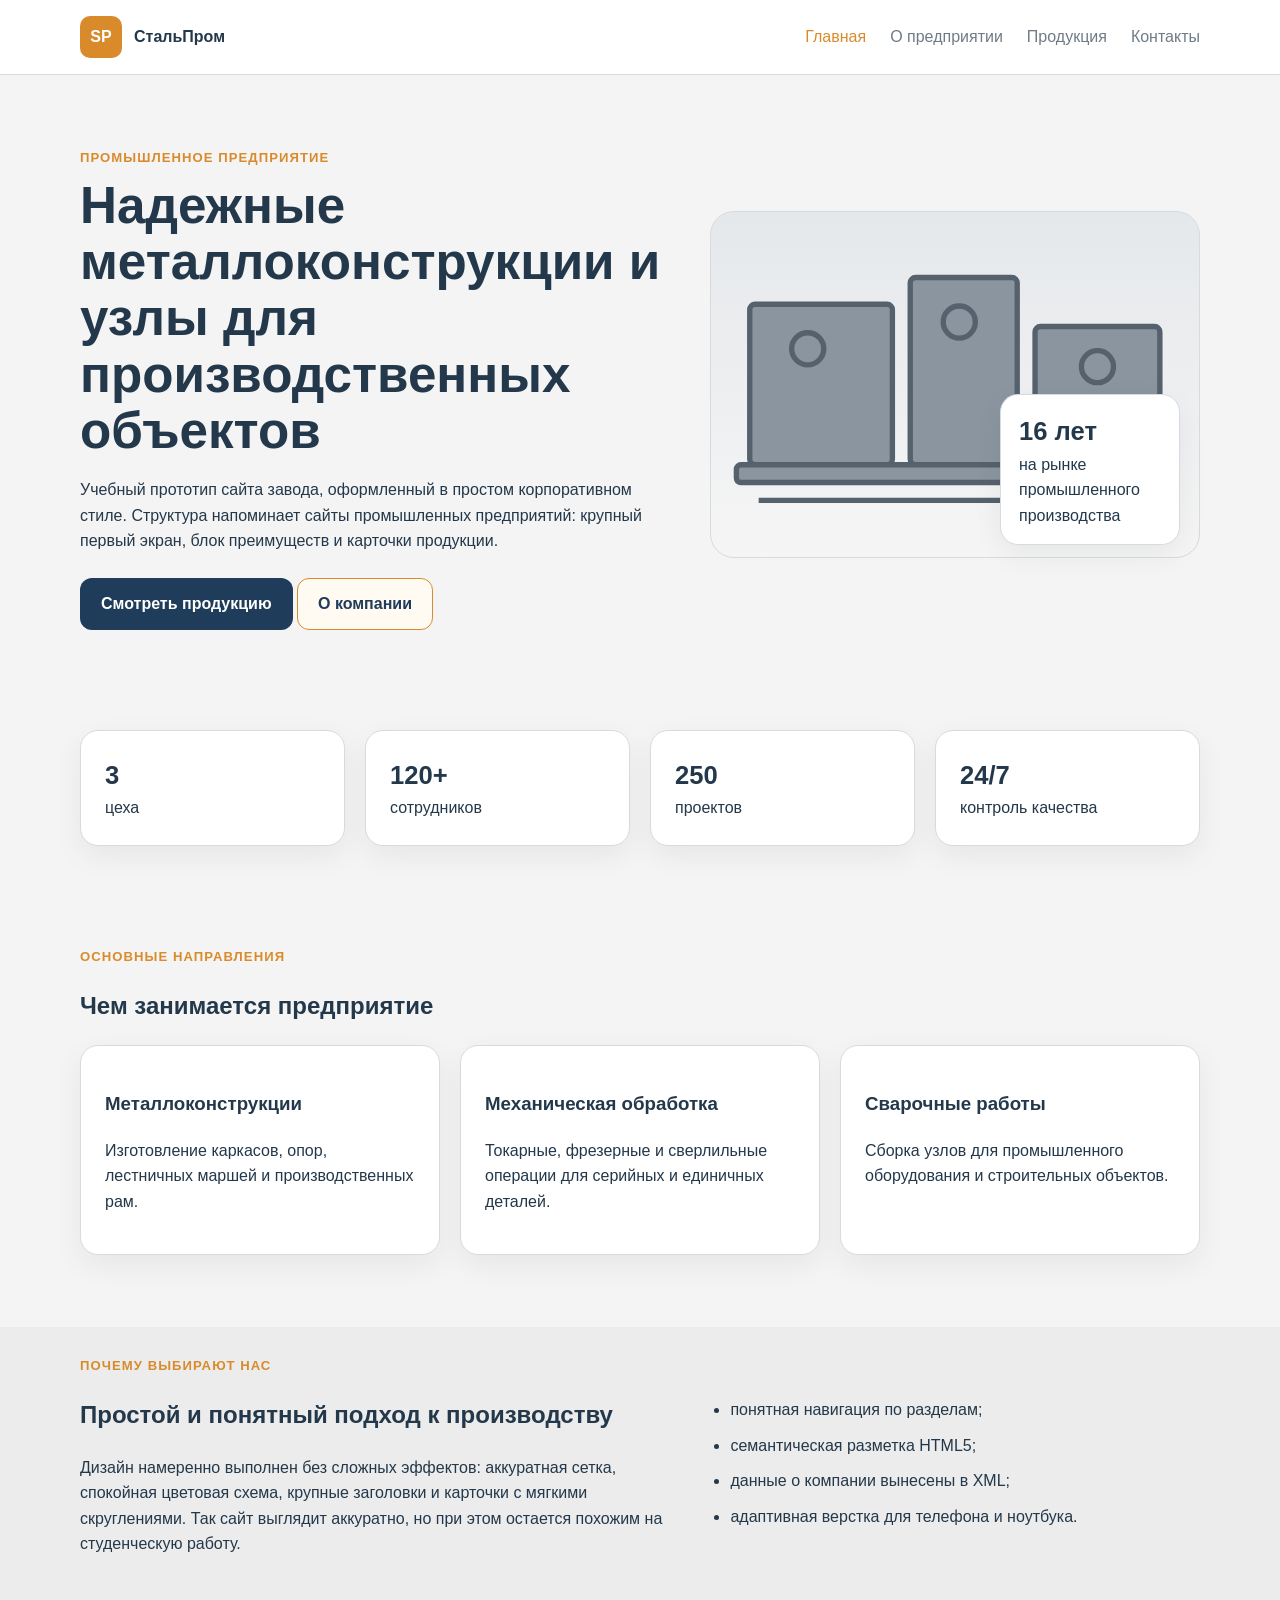
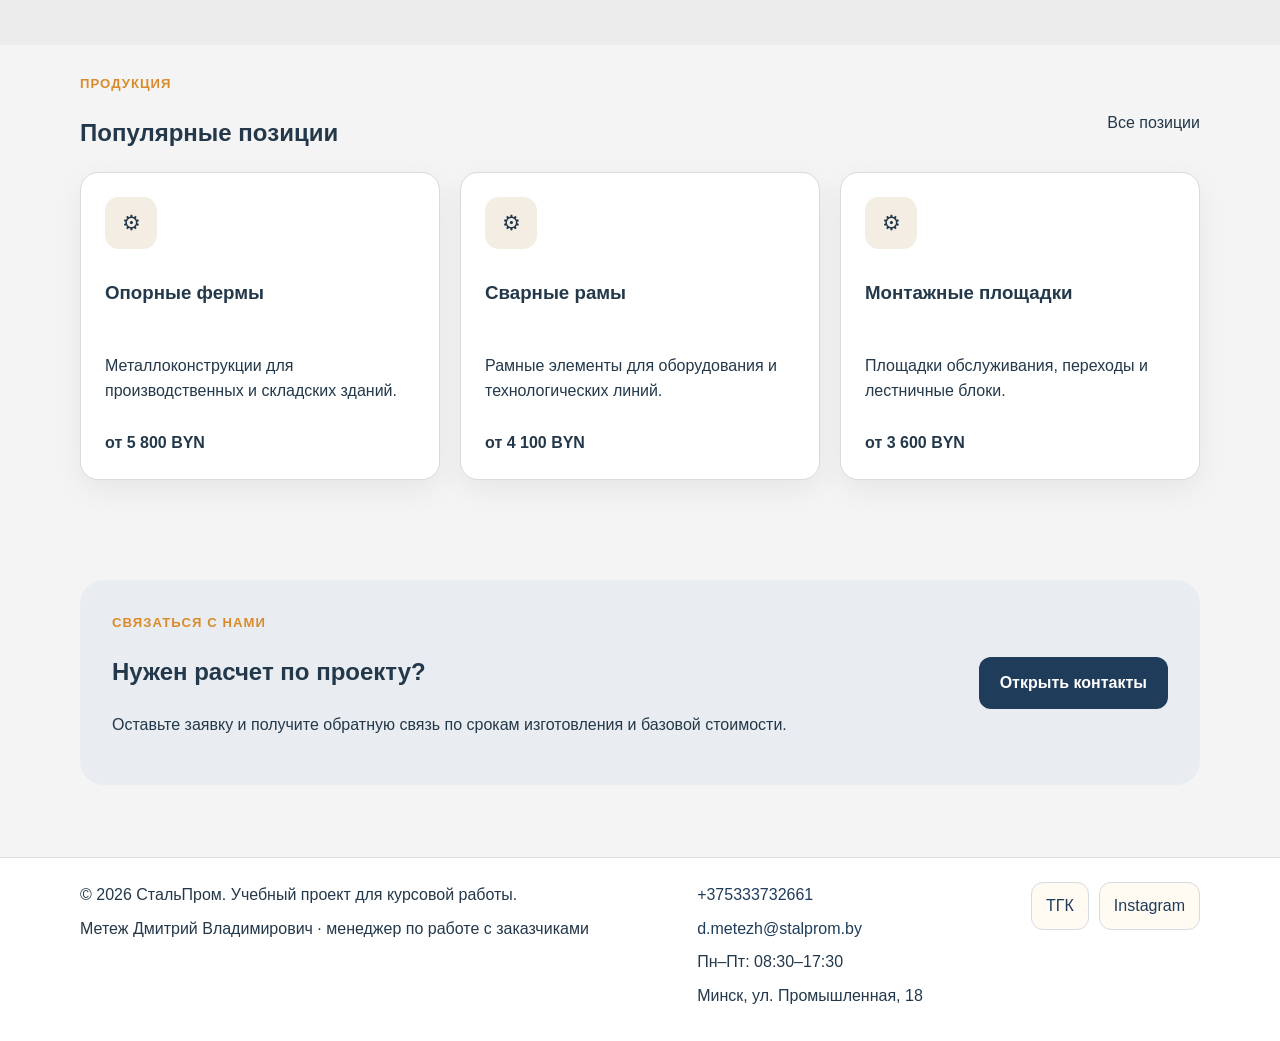
==== index.html @ e68db3a6 "Update index.html" ====
<!DOCTYPE html>
<html lang="ru">
<head>
  <meta charset="UTF-8">
  <meta name="viewport" content="width=device-width, initial-scale=1.0">
  <meta name="description" content="Промышленное предприятие СтальПром — производство металлоконструкций и промышленных узлов.">
  <title>СтальПром — промышленное предприятие</title>
  <link rel="stylesheet" href="/styles/main.css">
</head>
<body>
  <header class="site-header">
    <div class="container">
      <div class="header-row">
        <a class="logo" href="index.html">
          <span class="logo-mark">SP</span>
          <span class="logo-text">СтальПром</span>
        </a>
        <button class="menu-toggle" id="menuToggle" aria-label="Открыть меню">☰</button>
        <nav class="site-nav" id="siteNav">
          <a href="index.html" class="is-active">Главная</a>
          <a href="about.html">О предприятии</a>
          <a href="products.html">Продукция</a>
          <a href="contacts.html">Контакты</a>
        </nav>
      </div>
    </div>
  </header>

  <main>
    <section class="hero">
      <div class="container hero-grid">
        <div class="hero-content">
          <p class="eyebrow">Промышленное предприятие</p>
          <h1>Надежные металлоконструкции и узлы для производственных объектов</h1>
          <p class="hero-text">Учебный прототип сайта завода, оформленный в простом корпоративном стиле. Структура напоминает сайты промышленных предприятий: крупный первый экран, блок преимуществ и карточки продукции.</p>
          <div class="hero-actions">
            <a class="btn btn-primary" href="products.html">Смотреть продукцию</a>
            <a class="btn btn-secondary" href="about.html">О компании</a>
          </div>
        </div>
        <div class="hero-visual" aria-hidden="true">
          <svg viewBox="0 0 520 360" class="hero-svg" role="img">
            <rect x="30" y="90" width="160" height="180" rx="6"></rect>
            <rect x="210" y="60" width="120" height="210" rx="6"></rect>
            <rect x="350" y="115" width="140" height="155" rx="6"></rect>
            <rect x="15" y="270" width="490" height="20" rx="5"></rect>
            <circle cx="95" cy="140" r="18"></circle>
            <circle cx="265" cy="110" r="18"></circle>
            <circle cx="420" cy="160" r="18"></circle>
            <path d="M40 310 H480"></path>
          </svg>
          <div class="badge-card">
            <strong>16 лет</strong>
            <span>на рынке промышленного производства</span>
          </div>
        </div>
      </div>
    </section>

    <section class="stats">
      <div class="container cards-4">
        <article class="card stat-card"><strong>3</strong><span>цеха</span></article>
        <article class="card stat-card"><strong>120+</strong><span>сотрудников</span></article>
        <article class="card stat-card"><strong>250</strong><span>проектов</span></article>
        <article class="card stat-card"><strong>24/7</strong><span>контроль качества</span></article>
      </div>
    </section>

    <section class="section">
      <div class="container">
        <div class="section-heading">
          <p class="eyebrow">Основные направления</p>
          <h2>Чем занимается предприятие</h2>
        </div>
        <div class="cards-3">
          <article class="card info-card">
            <h3>Металлоконструкции</h3>
            <p>Изготовление каркасов, опор, лестничных маршей и производственных рам.</p>
          </article>
          <article class="card info-card">
            <h3>Механическая обработка</h3>
            <p>Токарные, фрезерные и сверлильные операции для серийных и единичных деталей.</p>
          </article>
          <article class="card info-card">
            <h3>Сварочные работы</h3>
            <p>Сборка узлов для промышленного оборудования и строительных объектов.</p>
          </article>
        </div>
      </div>
    </section>

    <section class="section section-gray">
      <div class="container feature-grid">
        <div>
          <p class="eyebrow">Почему выбирают нас</p>
          <h2>Простой и понятный подход к производству</h2>
          <p>Дизайн намеренно выполнен без сложных эффектов: аккуратная сетка, спокойная цветовая схема, крупные заголовки и карточки с мягкими скруглениями. Так сайт выглядит аккуратно, но при этом остается похожим на студенческую работу.</p>
        </div>
        <ul class="check-list">
          <li>понятная навигация по разделам;</li>
          <li>семантическая разметка HTML5;</li>
          <li>данные о компании вынесены в XML;</li>
          <li>адаптивная верстка для телефона и ноутбука.</li>
        </ul>
      </div>
    </section>

    <section class="section">
      <div class="container">
        <div class="section-heading section-heading-row">
          <div>
            <p class="eyebrow">Продукция</p>
            <h2>Популярные позиции</h2>
          </div>
          <a class="text-link" href="products.html">Все позиции</a>
        </div>
        <div class="cards-3 products-preview">
          <article class="card product-card">
            <div class="product-icon">⚙</div>
            <h3>Опорные фермы</h3>
            <p>Металлоконструкции для производственных и складских зданий.</p>
            <strong>от 5 800 BYN</strong>
          </article>
          <article class="card product-card">
            <div class="product-icon">⚙</div>
            <h3>Сварные рамы</h3>
            <p>Рамные элементы для оборудования и технологических линий.</p>
            <strong>от 4 100 BYN</strong>
          </article>
          <article class="card product-card">
            <div class="product-icon">⚙</div>
            <h3>Монтажные площадки</h3>
            <p>Площадки обслуживания, переходы и лестничные блоки.</p>
            <strong>от 3 600 BYN</strong>
          </article>
        </div>
      </div>
    </section>

    <section class="section cta-section">
      <div class="container cta-box">
        <div>
          <p class="eyebrow">Связаться с нами</p>
          <h2>Нужен расчет по проекту?</h2>
          <p>Оставьте заявку и получите обратную связь по срокам изготовления и базовой стоимости.</p>
        </div>
        <a class="btn btn-primary" href="contacts.html">Открыть контакты</a>
      </div>
    </section>
  </main>
  <footer class="site-footer">
    <div class="container footer-row footer-row--rich">
      <div class="footer-copy">
        <p>© 2026 СтальПром. Учебный проект для курсовой работы.</p>
        <p>Метеж Дмитрий Владимирович · менеджер по работе с заказчиками</p>
      </div>
      <div class="footer-contacts">
        <a href="tel:+375333732661">+375333732661</a>
        <a href="mailto:d.metezh@stalprom.by">d.metezh@stalprom.by</a>
        <span>Пн–Пт: 08:30–17:30</span>
        <span>Минск, ул. Промышленная, 18</span>
      </div>
      <div class="footer-socials">
        <a href="https://t.me/metezh_dm" target="_blank" rel="noopener noreferrer">ТГК</a>
        <a href="https://instagram.com/metezh.dm" target="_blank" rel="noopener noreferrer">Instagram</a>
      </div>
    </div>
  </footer>

  <script src="/js/main.js"></script>
</body>
</html>
---- styles/main.css ----
* {
  box-sizing: border-box;
}

body {
  margin: 0;
  font-family: Arial, sans-serif;
  color: #23384a;
  background: #f4f4f4;
  line-height: 1.6;
}

img {
  max-width: 100%;
}

a {
  color: inherit;
  text-decoration: none;
}

.container {
  width: min(1120px, 100% - 32px);
  margin: 0 auto;
}

.site-header {
  position: sticky;
  top: 0;
  z-index: 10;
  background: rgba(255, 255, 255, 0.94);
  border-bottom: 1px solid #d6dbe0;
}

.header-row,
.footer-row,
.section-heading-row,
.cta-box,
.catalog-toolbar {
  display: flex;
  align-items: center;
  justify-content: space-between;
  gap: 16px;
}

.hero,
.page-hero {
  padding: 72px 0;
}

.hero-grid,
.feature-grid,
.two-col {
  display: grid;
  grid-template-columns: 1.1fr 0.9fr;
  gap: 32px;
  align-items: center;
}

.section,
.stats {
  padding: 28px 0 72px;
}

.section-gray {
  background: #ececec;
}

.cards-3,
.cards-4 {
  display: grid;
  gap: 20px;
}

.cards-3 {
  grid-template-columns: repeat(3, 1fr);
}

.cards-4 {
  grid-template-columns: repeat(4, 1fr);
}

.site-footer {
  padding: 24px 0;
  border-top: 1px solid #d6dbe0;
  background: #ffffff;
}

.footer-row--rich {
  align-items: flex-start;
}

.logo {
  display: inline-flex;
  align-items: center;
  gap: 12px;
  font-weight: 700;
}

.logo-mark {
  width: 42px;
  height: 42px;
  display: inline-block;
  text-align: center;
  line-height: 42px;
  border-radius: 10px;
  background: #d98b2b;
  color: #ffffff;
}

.site-nav {
  display: flex;
  gap: 24px;
}

.site-nav a {
  padding: 24px 0;
  color: #707b86;
}

.site-nav .is-active,
.site-nav a:hover {
  color: #d98b2b;
}

.menu-toggle {
  display: none;
}

.hero h1,
.page-hero h1 {
  font-size: clamp(2rem, 4vw, 3.4rem);
  line-height: 1.1;
  margin: 0 0 18px;
}

.hero-text,
.page-hero p {
  max-width: 720px;
}

.eyebrow {
  margin: 0 0 10px;
  color: #d98b2b;
  font-weight: 700;
  text-transform: uppercase;
  letter-spacing: 0.08em;
  font-size: 0.82rem;
}

.hero-actions,
.check-list,
.contact-form {
  margin-top: 24px;
}

.btn,
.text-link {
  display: inline-flex;
  align-items: center;
  justify-content: center;
}

.btn {
  padding: 12px 20px;
  border-radius: 12px;
  font-weight: 600;
  border: 1px solid transparent;
}

.btn-primary {
  background: #1f3c5a;
  color: #ffffff;
}

.btn-secondary {
  border-color: #d98b2b;
  color: #1f3c5a;
  background: #fffaf2;
}

.btn-secondary:hover {
  background: #f6ead5;
}

.btn-primary:hover {
  background: #162c42;
}

.hero-visual {
  position: relative;
}

.hero-svg {
  width: 100%;
  background: linear-gradient(180deg, #e5e8eb, #f5f5f5);
  border: 1px solid #d6dbe0;
  border-radius: 24px;
  padding: 12px;
}

.hero-svg rect,
.hero-svg circle,
.hero-svg path {
  fill: #8b95a0;
  stroke: #55616d;
  stroke-width: 6;
}

.hero-svg path {
  fill: none;
}

.badge-card,
.card {
  background: #ffffff;
  border: 1px solid #d6dbe0;
  border-radius: 18px;
  box-shadow: 0 10px 30px rgba(17, 24, 39, 0.06);
}

.badge-card {
  position: absolute;
  right: 20px;
  bottom: 20px;
  padding: 16px 18px;
  max-width: 180px;
}

.badge-card strong,
.stat-card strong {
  display: block;
  font-size: 1.6rem;
}

.card {
  padding: 24px;
}

.check-list {
  padding-left: 20px;
}

.check-list li,
.plain-list li {
  margin-bottom: 10px;
}

.cta-box {
  padding: 32px;
  background: #e9edf1;
  border-radius: 24px;
}

.product-card {
  display: flex;
  flex-direction: column;
  gap: 10px;
}

.product-icon {
  width: 52px;
  height: 52px;
  display: inline-block;
  text-align: center;
  line-height: 52px;
  border-radius: 14px;
  background: #f3ede3;
  font-size: 1.3rem;
}

.contact-form label {
  display: block;
  margin-bottom: 14px;
  font-weight: 500;
}

.contact-form input,
.contact-form textarea,
.catalog-toolbar select {
  width: 100%;
  margin-top: 8px;
  padding: 12px 14px;
  border-radius: 12px;
  border: 1px solid #d6dbe0;
  font: inherit;
}

.catalog-toolbar label {
  font-weight: 600;
}

.form-message {
  min-height: 24px;
  font-weight: 600;
  color: #d98b2b;
}

.active-card {
  border-color: #d98b2b;
  background: #fff6ea;
}

#catalog-list .product {
  display: none;
}

#catalog-list .product.active-card {
  display: flex;
}

.footer-copy p,
.footer-contacts span,
.footer-contacts a,
.footer-socials a {
  display: block;
  margin: 0 0 8px;
}

.footer-contacts a,
.footer-socials a {
  color: #1f3c5a;
}

.footer-socials {
  display: flex;
  flex-wrap: wrap;
  gap: 10px;
}

.footer-socials a {
  padding: 10px 14px;
  border-radius: 12px;
  background: #fffaf2;
  border: 1px solid #d6dbe0;
}

@media (max-width: 900px) {
  .hero-grid,
  .feature-grid,
  .two-col,
  .cards-3,
  .cards-4 {
    grid-template-columns: 1fr;
  }
  .site-nav {
    display: none;
    position: absolute;
    top: 78px;
    left: 16px;
    right: 16px;
    flex-direction: column;
    background: #ffffff;
    border: 1px solid #d6dbe0;
    border-radius: 16px;
    padding: 10px 18px;
  }
  .site-nav a {
    padding: 12px 0;
  }
  .site-nav.is-open {
    display: flex;
  }
  .menu-toggle {
    display: inline-block;
    border: 1px solid #d6dbe0;
    background: #ffffff;
    border-radius: 10px;
    padding: 8px 12px;
  }
  .header-row,
  .footer-row,
  .section-heading-row,
  .cta-box,
  .catalog-toolbar {
    flex-direction: column;
    align-items: flex-start;
  }
  .hero,
  .page-hero {
    padding: 56px 0;
  }
  .hero-actions,
  .footer-socials {
    width: 100%;
  }
  .hero-actions .btn,
  .catalog-toolbar .btn,
  .catalog-toolbar select,
  .footer-socials a {
    width: 100%;
  }
  .badge-card {
    position: static;
    margin-top: 18px;
    max-width: none;
  }
  .container {
    width: min(1120px, 100% - 24px);
  }
}
@media (max-width: 600px) {
  .hero h1,
  .page-hero h1 {
    font-size: 2rem;
  }
  .hero,
  .page-hero {
    padding: 44px 0;
  }
  .card,
  .cta-box {
    padding: 20px;
  }
  .hero-svg {
    border-radius: 18px;
  }
  .logo-text {
    font-size: 0.95rem;
  }
}/*# sourceMappingURL=main.css.map */
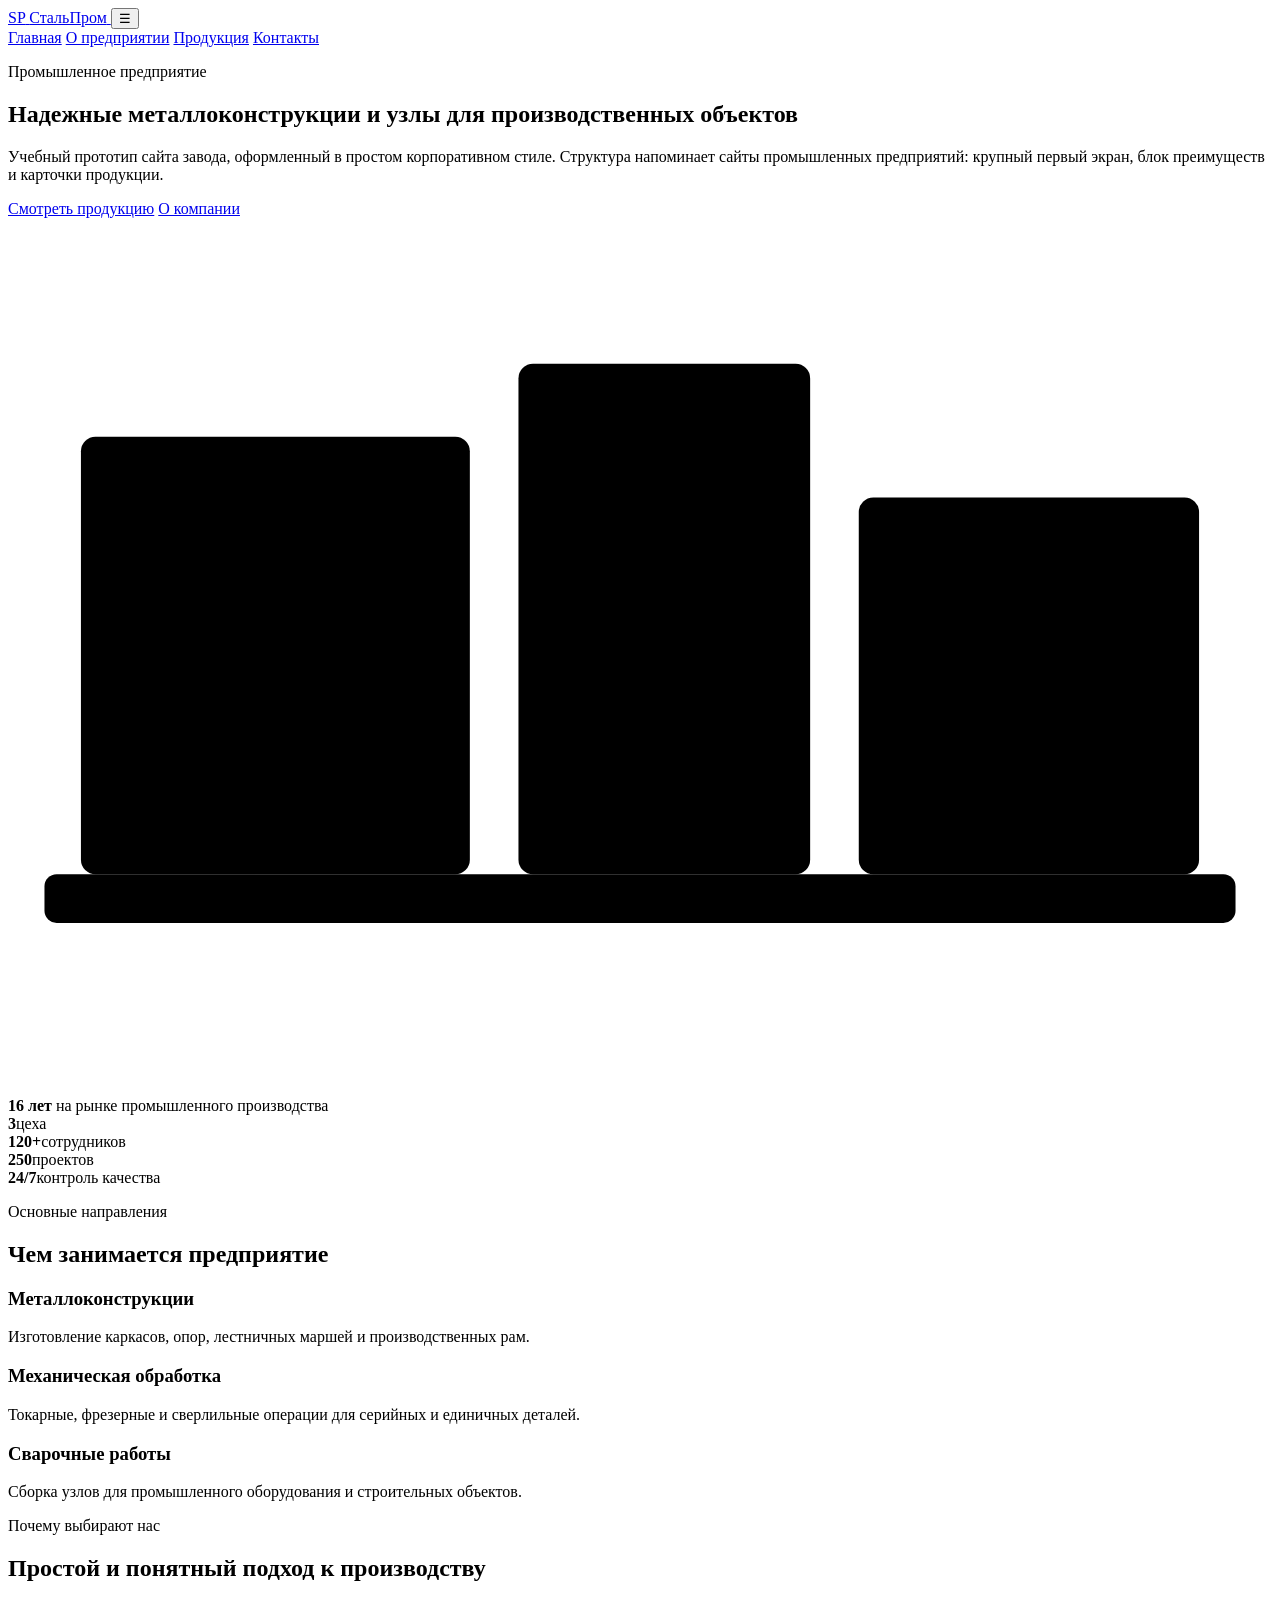
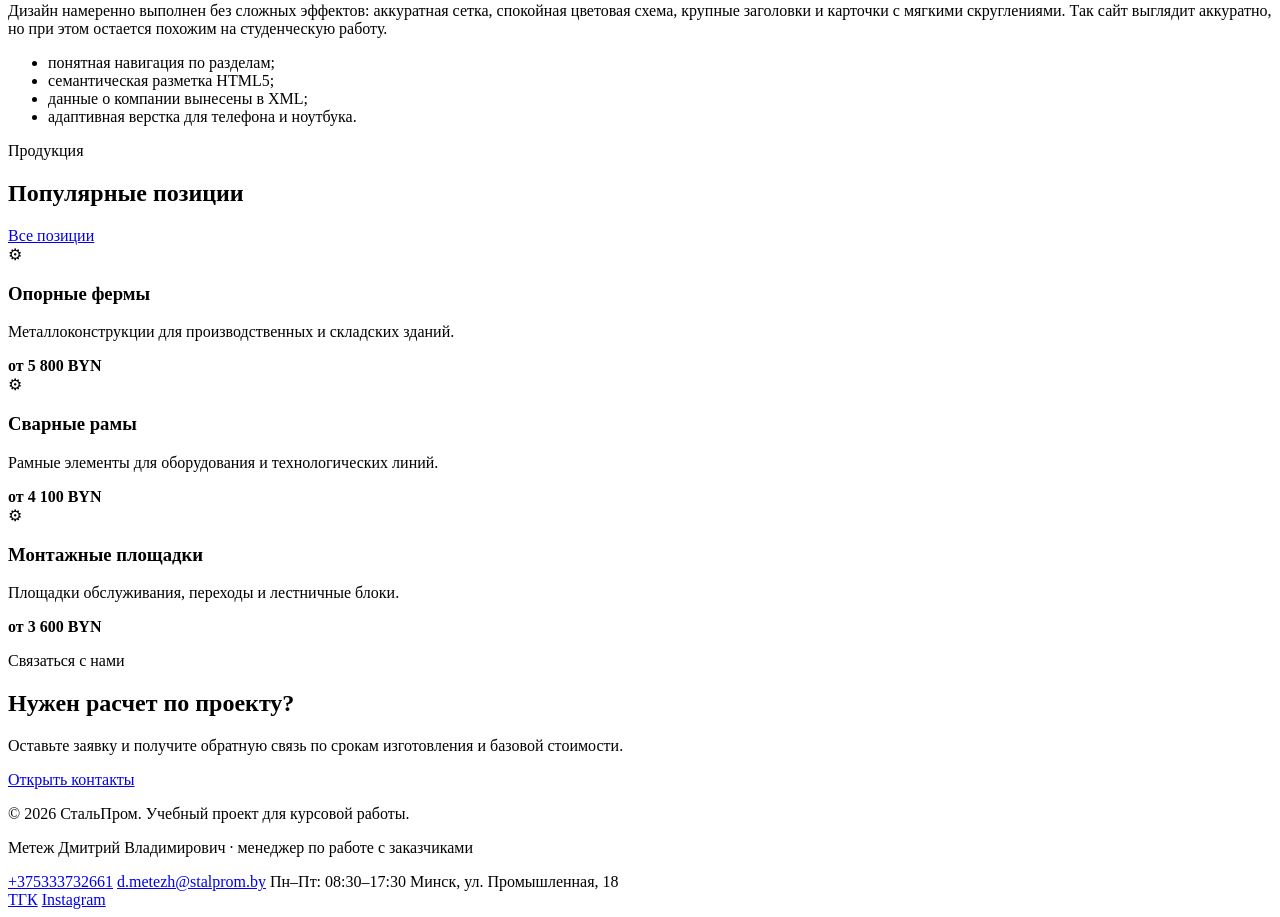
==== commit aa65d54d: "Update index.html" ====
--- a/index.html
+++ b/index.html
@@ -5,22 +5,22 @@
   <meta name="viewport" content="width=device-width, initial-scale=1.0">
   <meta name="description" content="Промышленное предприятие СтальПром — производство металлоконструкций и промышленных узлов.">
   <title>СтальПром — промышленное предприятие</title>
-  <link rel="stylesheet" href="/styles/main.css">
+  <link rel="stylesheet" href="/kurs-/styles/main.css">
 </head>
 <body>
   <header class="site-header">
     <div class="container">
       <div class="header-row">
-        <a class="logo" href="index.html">
+        <a class="logo" href="/">
           <span class="logo-mark">SP</span>
           <span class="logo-text">СтальПром</span>
         </a>
         <button class="menu-toggle" id="menuToggle" aria-label="Открыть меню">☰</button>
         <nav class="site-nav" id="siteNav">
-          <a href="index.html" class="is-active">Главная</a>
-          <a href="about.html">О предприятии</a>
-          <a href="products.html">Продукция</a>
-          <a href="contacts.html">Контакты</a>
+          <a href="/" class="is-active">Главная</a>
+          <a href="/about.html">О предприятии</a>
+          <a href="/products.html">Продукция</a>
+          <a href="/contacts.html">Контакты</a>
         </nav>
       </div>
     </div>
@@ -34,8 +34,8 @@
           <h1>Надежные металлоконструкции и узлы для производственных объектов</h1>
           <p class="hero-text">Учебный прототип сайта завода, оформленный в простом корпоративном стиле. Структура напоминает сайты промышленных предприятий: крупный первый экран, блок преимуществ и карточки продукции.</p>
           <div class="hero-actions">
-            <a class="btn btn-primary" href="products.html">Смотреть продукцию</a>
-            <a class="btn btn-secondary" href="about.html">О компании</a>
+            <a class="btn btn-primary" href="/products.html">Смотреть продукцию</a>
+            <a class="btn btn-secondary" href="/about.html">О компании</a>
           </div>
         </div>
         <div class="hero-visual" aria-hidden="true">
@@ -112,7 +112,7 @@
             <p class="eyebrow">Продукция</p>
             <h2>Популярные позиции</h2>
           </div>
-          <a class="text-link" href="products.html">Все позиции</a>
+          <a class="text-link" href="/products.html">Все позиции</a>
         </div>
         <div class="cards-3 products-preview">
           <article class="card product-card">
@@ -144,7 +144,7 @@
           <h2>Нужен расчет по проекту?</h2>
           <p>Оставьте заявку и получите обратную связь по срокам изготовления и базовой стоимости.</p>
         </div>
-        <a class="btn btn-primary" href="contacts.html">Открыть контакты</a>
+        <a class="btn btn-primary" href="/contacts.html">Открыть контакты</a>
       </div>
     </section>
   </main>
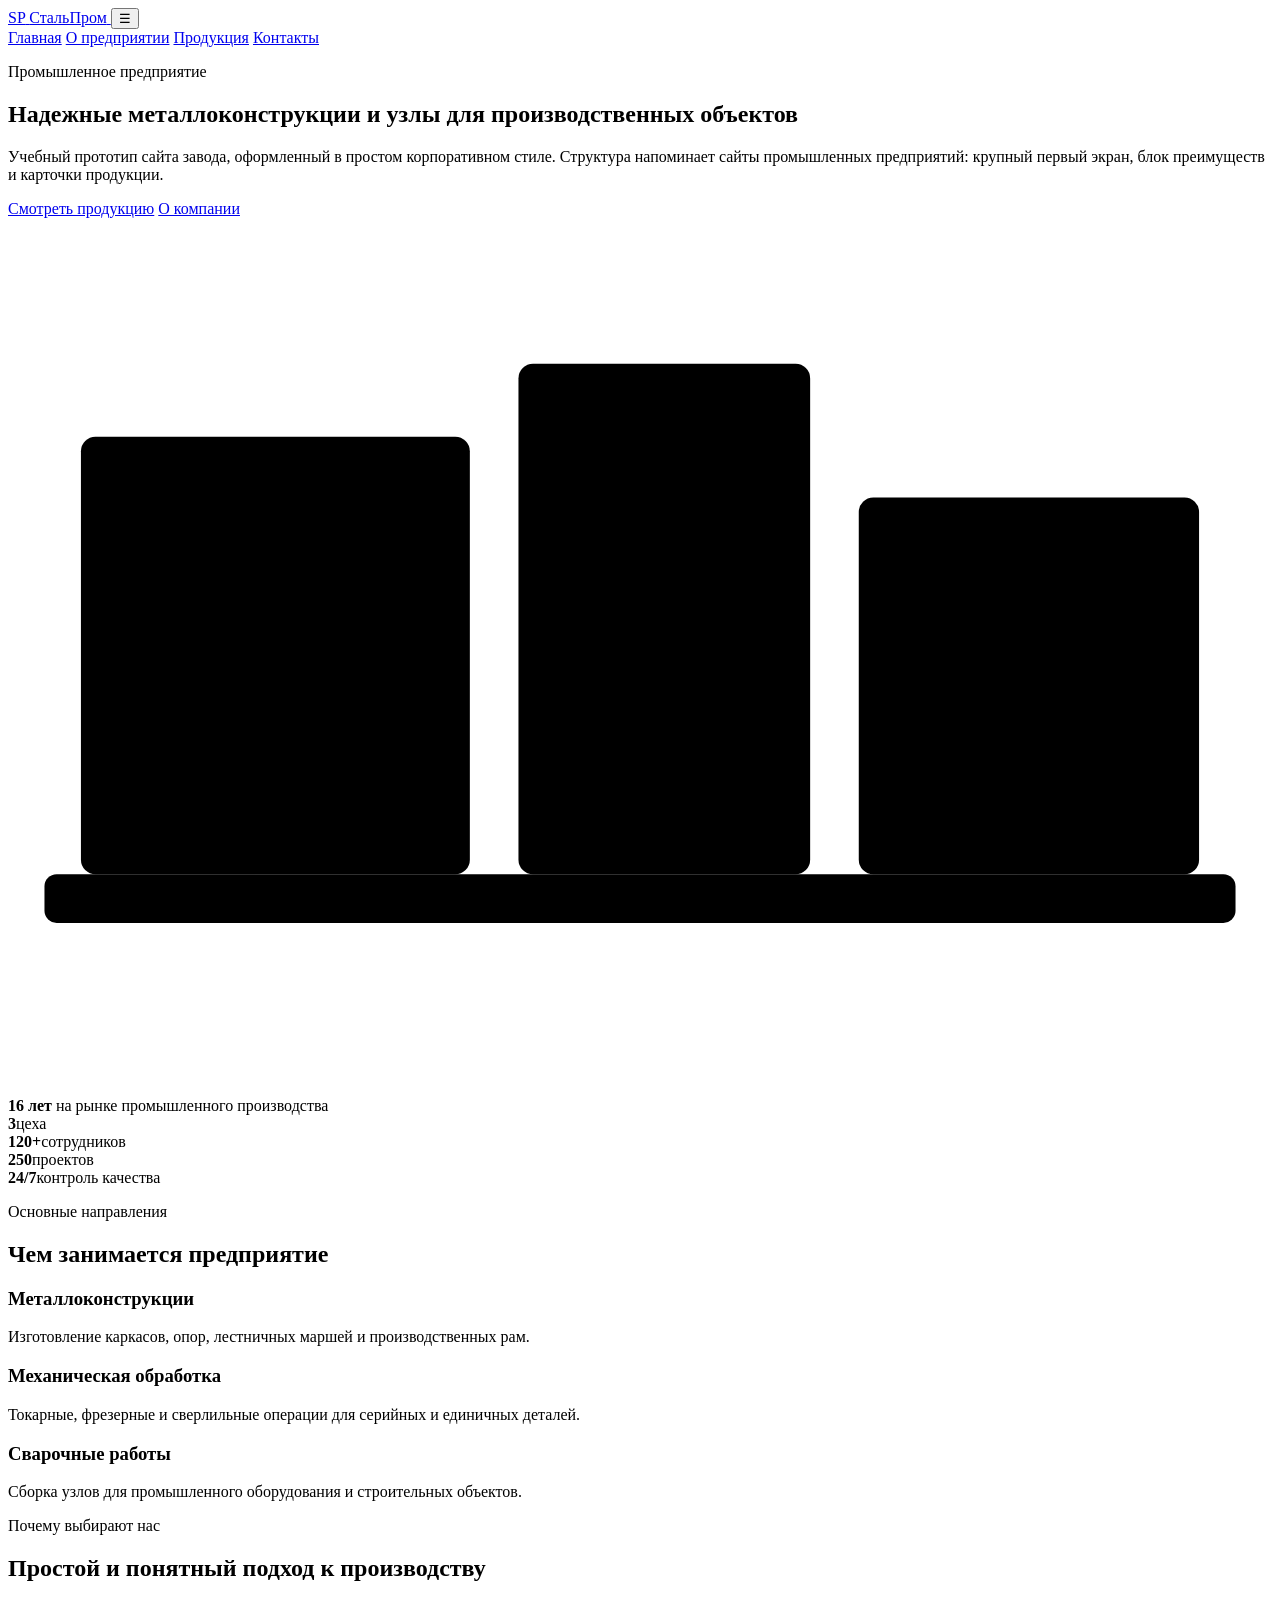
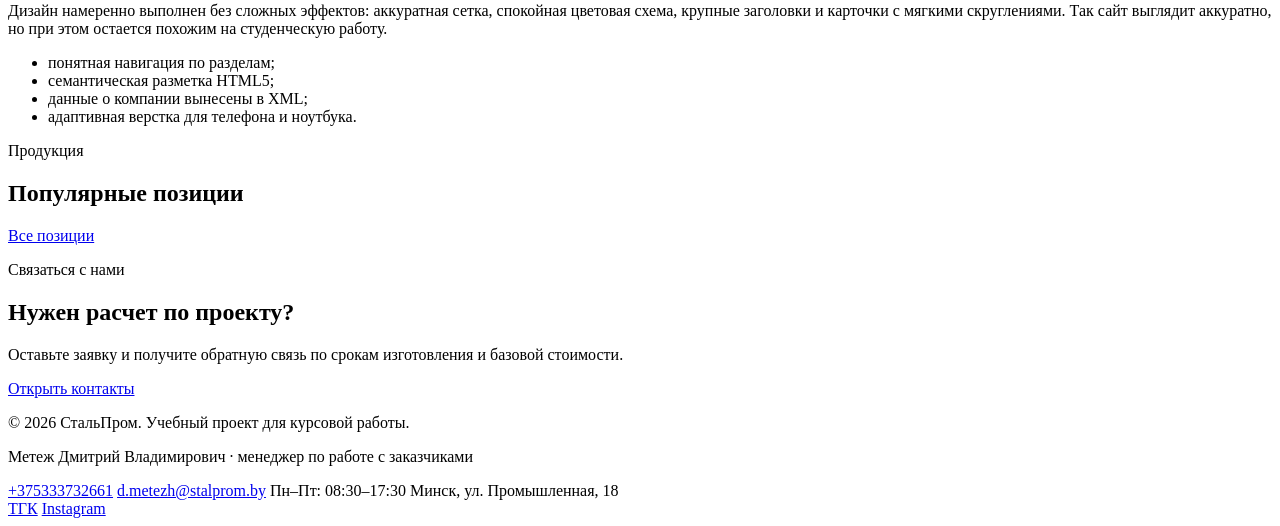
==== commit f2097240: "Update index.html" ====
--- a/index.html
+++ b/index.html
@@ -11,16 +11,16 @@
   <header class="site-header">
     <div class="container">
       <div class="header-row">
-        <a class="logo" href="/">
+        <a class="logo" href="/kurs-/">
           <span class="logo-mark">SP</span>
           <span class="logo-text">СтальПром</span>
         </a>
         <button class="menu-toggle" id="menuToggle" aria-label="Открыть меню">☰</button>
         <nav class="site-nav" id="siteNav">
-          <a href="/" class="is-active">Главная</a>
-          <a href="/about.html">О предприятии</a>
-          <a href="/products.html">Продукция</a>
-          <a href="/contacts.html">Контакты</a>
+          <a href="/kurs-/" class="is-active">Главная</a>
+          <a href="/kurs-/about.html">О предприятии</a>
+          <a href="/kurs-/products.html">Продукция</a>
+          <a href="/kurs-/contacts.html">Контакты</a>
         </nav>
       </div>
     </div>
@@ -34,8 +34,8 @@
           <h1>Надежные металлоконструкции и узлы для производственных объектов</h1>
           <p class="hero-text">Учебный прототип сайта завода, оформленный в простом корпоративном стиле. Структура напоминает сайты промышленных предприятий: крупный первый экран, блок преимуществ и карточки продукции.</p>
           <div class="hero-actions">
-            <a class="btn btn-primary" href="/products.html">Смотреть продукцию</a>
-            <a class="btn btn-secondary" href="/about.html">О компании</a>
+            <a class="btn btn-primary" href="/kurs-/products.html">Смотреть продукцию</a>
+            <a class="btn btn-secondary" href="/kurs-/about.html">О компании</a>
           </div>
         </div>
         <div class="hero-visual" aria-hidden="true">
@@ -112,28 +112,9 @@
             <p class="eyebrow">Продукция</p>
             <h2>Популярные позиции</h2>
           </div>
-          <a class="text-link" href="/products.html">Все позиции</a>
+          <a class="text-link" href="/kurs-/products.html">Все позиции</a>
         </div>
-        <div class="cards-3 products-preview">
-          <article class="card product-card">
-            <div class="product-icon">⚙</div>
-            <h3>Опорные фермы</h3>
-            <p>Металлоконструкции для производственных и складских зданий.</p>
-            <strong>от 5 800 BYN</strong>
-          </article>
-          <article class="card product-card">
-            <div class="product-icon">⚙</div>
-            <h3>Сварные рамы</h3>
-            <p>Рамные элементы для оборудования и технологических линий.</p>
-            <strong>от 4 100 BYN</strong>
-          </article>
-          <article class="card product-card">
-            <div class="product-icon">⚙</div>
-            <h3>Монтажные площадки</h3>
-            <p>Площадки обслуживания, переходы и лестничные блоки.</p>
-            <strong>от 3 600 BYN</strong>
-          </article>
-        </div>
+        <div class="cards-3 products-preview" id="home-products"></div>
       </div>
     </section>
 
@@ -144,7 +125,7 @@
           <h2>Нужен расчет по проекту?</h2>
           <p>Оставьте заявку и получите обратную связь по срокам изготовления и базовой стоимости.</p>
         </div>
-        <a class="btn btn-primary" href="/contacts.html">Открыть контакты</a>
+        <a class="btn btn-primary" href="/kurs-/contacts.html">Открыть контакты</a>
       </div>
     </section>
   </main>
@@ -167,6 +148,6 @@
     </div>
   </footer>
 
-  <script src="/js/main.js"></script>
+  <script src="/kurs-/js/main.js"></script>
 </body>
-</html>
+</html>  
